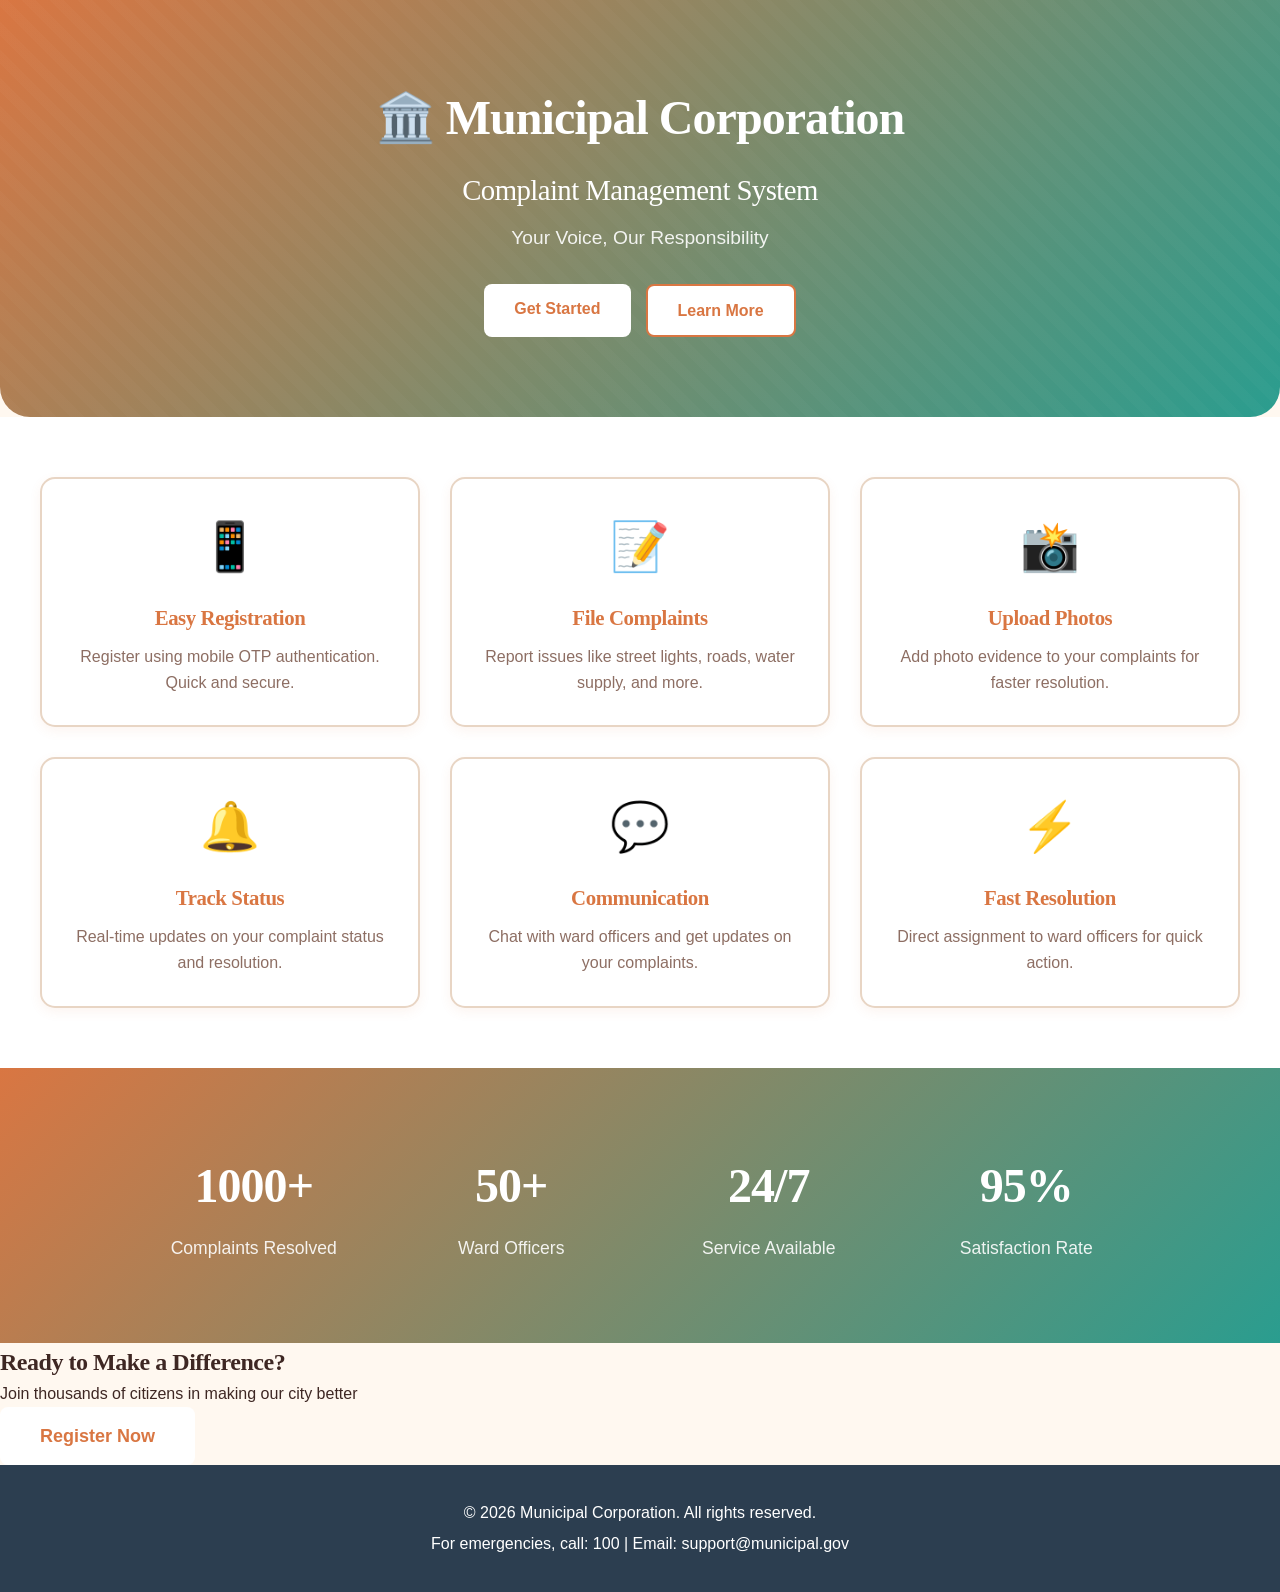
==== src/main/resources/static/index.html @ 9b00e2b2 "first commit" ====
<!DOCTYPE html>
<html lang="en">
<head>
    <meta charset="UTF-8">
    <meta name="viewport" content="width=device-width, initial-scale=1.0">
    <title>Municipal Corporation - Complaint Management</title>
    <link rel="stylesheet" href="css/styles.css">
</head>
<body>
    <div class="container">
        <header class="hero">
            <div class="hero-content">
                <h1>🏛️ Municipal Corporation</h1>
                <h2>Complaint Management System</h2>
                <p class="tagline">Your Voice, Our Responsibility</p>
                <div class="hero-actions">
                    <a href="login.html" class="btn btn-primary">Get Started</a>
                    <a href="#features" class="btn btn-secondary">Learn More</a>
                </div>
            </div>
        </header>

        <section id="features" class="features">
            <div class="feature-grid">
                <div class="feature-card">
                    <div class="feature-icon">📱</div>
                    <h3>Easy Registration</h3>
                    <p>Register using mobile OTP authentication. Quick and secure.</p>
                </div>
                <div class="feature-card">
                    <div class="feature-icon">📝</div>
                    <h3>File Complaints</h3>
                    <p>Report issues like street lights, roads, water supply, and more.</p>
                </div>
                <div class="feature-card">
                    <div class="feature-icon">📸</div>
                    <h3>Upload Photos</h3>
                    <p>Add photo evidence to your complaints for faster resolution.</p>
                </div>
                <div class="feature-card">
                    <div class="feature-icon">🔔</div>
                    <h3>Track Status</h3>
                    <p>Real-time updates on your complaint status and resolution.</p>
                </div>
                <div class="feature-card">
                    <div class="feature-icon">💬</div>
                    <h3>Communication</h3>
                    <p>Chat with ward officers and get updates on your complaints.</p>
                </div>
                <div class="feature-card">
                    <div class="feature-icon">⚡</div>
                    <h3>Fast Resolution</h3>
                    <p>Direct assignment to ward officers for quick action.</p>
                </div>
            </div>
        </section>

        <section class="stats">
            <div class="stats-grid">
                <div class="stat-card">
                    <h3 class="stat-number">1000+</h3>
                    <p>Complaints Resolved</p>
                </div>
                <div class="stat-card">
                    <h3 class="stat-number">50+</h3>
                    <p>Ward Officers</p>
                </div>
                <div class="stat-card">
                    <h3 class="stat-number">24/7</h3>
                    <p>Service Available</p>
                </div>
                <div class="stat-card">
                    <h3 class="stat-number">95%</h3>
                    <p>Satisfaction Rate</p>
                </div>
            </div>
        </section>

        <section class="ct">
            <h2>Ready to Make a Difference?</h2>
            <p>Join thousands of citizens in making our city better</p>
            <a href="login.html" class="btn btn-primary btn-large">Register Now</a>
        </section>

        <footer>
            <p>&copy; 2026 Municipal Corporation. All rights reserved.</p>
            <p>For emergencies, call: 100 | Email: support@municipal.gov</p>
        </footer>
    </div>
</body>
</html>
---- src/main/resources/static/css/styles.css ----
/* Global Variables - Rajasthan Inspired Theme */
:root {
    --primary-color: #D97642;        /* Warm terracotta/saffron */
    --secondary-color: #2A9D8F;      /* Teal/turquoise */
    --accent-color: #C9A961;         /* Golden ochre */
    --success-color: #2E7D32;        /* Warm green */
    --danger-color: #C62828;         /* Warm red */
    --warning-color: #F57C00;        /* Warm orange */
    --info-color: #0277BD;           /* Warm blue */
    --light-bg: #FFF8F0;             /* Warm ivory/cream */
    --border-color: #E8D5C4;         /* Warm beige */
    --text-color: #3E2723;           /* Warm dark brown */
    --text-muted: #8D6E63;           /* Warm brown */
    --card-shadow: 0 4px 12px rgba(217, 118, 66, 0.08);
    --hover-shadow: 0 8px 24px rgba(217, 118, 66, 0.12);
}

/* Reset & Base Styles */
* {
    margin: 0;
    padding: 0;
    box-sizing: border-box;
}

body {
    font-family: 'Segoe UI', 'Inter', -apple-system, BlinkMacSystemFont, sans-serif;
    line-height: 1.6;
    color: var(--text-color);
    background: var(--light-bg);
}

h1, h2, h3, h4, h5, h6 {
    font-family: 'Georgia', 'Merriweather', serif;
    font-weight: 600;
    letter-spacing: -0.02em;
}

/* Container */
.container {
    max-width: 1400px;
    margin: 0 auto;
}

/* Hero Section - Rajasthan Inspired */
.hero {
    background: linear-gradient(135deg, var(--primary-color) 0%, var(--secondary-color) 100%);
    color: white;
    padding: 80px 20px;
    text-align: center;
    border-radius: 0 0 30px 30px;
    position: relative;
    overflow: hidden;
}

.hero::before {
    content: '';
    position: absolute;
    top: 0;
    left: 0;
    right: 0;
    bottom: 0;
    background: repeating-linear-gradient(
        45deg,
        transparent,
        transparent 10px,
        rgba(255, 255, 255, 0.02) 10px,
        rgba(255, 255, 255, 0.02) 20px
    );
    pointer-events: none;
}

.hero-content {
    position: relative;
    z-index: 1;
}

.hero-content h1 {
    font-size: 3em;
    margin-bottom: 10px;
}

.hero-content h2 {
    font-size: 1.8em;
    font-weight: 300;
    margin-bottom: 10px;
}

.tagline {
    font-size: 1.2em;
    margin-bottom: 30px;
    opacity: 0.9;
}

.hero-actions {
    display: flex;
    gap: 15px;
    justify-content: center;
    flex-wrap: wrap;
}

/* Buttons */
.btn {
    display: inline-block;
    padding: 12px 30px;
    border-radius: 8px;
    text-decoration: none;
    font-weight: 600;
    transition: all 0.3s;
    border: none;
    cursor: pointer;
    font-size: 16px;
}

.btn-primary {
    background: white;
    color: var(--primary-color);
}

.btn-primary:hover {
    transform: translateY(-2px);
    box-shadow: 0 5px 15px rgba(0, 0, 0, 0.2);
}

/* Enhanced Add News Button - Rajasthan Style */
.btn-add-news {
    padding: 14px 35px !important;
    font-size: 1.1em !important;
    background: linear-gradient(135deg, var(--primary-color) 0%, var(--accent-color) 100%) !important;
    color: white !important;
    border: none !important;
    box-shadow: 0 4px 12px rgba(217, 118, 66, 0.3);
    transition: all 0.3s ease;
    display: inline-flex !important;
    align-items: center;
    gap: 8px;
    border-radius: 10px;
}

.btn-add-news:hover {
    transform: translateY(-3px) scale(1.05);
    box-shadow: 0 8px 20px rgba(217, 118, 66, 0.4);
    background: linear-gradient(135deg, var(--accent-color) 0%, var(--primary-color) 100%) !important;
}

.btn-add-news:active {
    transform: translateY(-1px);
}

.btn-secondary {
    background: white;
    color: var(--primary-color);
    border: 2px solid var(--primary-color);
}

.btn-secondary:hover {
    background: var(--primary-color);
    color: white;
}

.btn-block {
    width: 100%;
}

.btn-large {
    padding: 15px 40px;
    font-size: 18px;
}

.btn-sm {
    padding: 8px 16px;
    font-size: 14px;
}

/* Features Section */
.features {
    padding: 60px 20px;
    background: white;
}

.feature-grid {
    display: grid;
    grid-template-columns: repeat(auto-fit, minmax(300px, 1fr));
    gap: 30px;
    max-width: 1200px;
    margin: 0 auto;
}

.feature-card {
    background: white;
    padding: 30px;
    border-radius: 15px;
    text-align: center;
    transition: transform 0.3s, box-shadow 0.3s;
    border: 2px solid var(--border-color);
    box-shadow: var(--card-shadow);
}

.feature-card:hover {
    transform: translateY(-5px);
    box-shadow: var(--hover-shadow);
    border-color: var(--accent-color);
}

.feature-icon {
    font-size: 3em;
    margin-bottom: 15px;
}

.feature-card h3 {
    color: var(--primary-color);
    margin-bottom: 10px;
    font-size: 1.3em;
}

.feature-card p {
    color: var(--text-muted);
    line-height: 1.6;
}

/* Stats Section */
.stats {
    padding: 60px 20px;
    background: linear-gradient(135deg, var(--primary-color) 0%, var(--secondary-color) 100%);
    color: white;
}

.stats-grid {
    display: grid;
    grid-template-columns: repeat(auto-fit, minmax(200px, 1fr));
    gap: 30px;
    max-width: 1000px;
    margin: 0 auto;
    text-align: center;
}

.stat-card {
    padding: 20px;
}

.stat-number {
    font-size: 3em;
    font-weight: bold;
    margin-bottom: 10px;
}

.stat-card p {
    font-size: 1.1em;
    opacity: 0.9;
}

/* CTA Section */
.cta {
    padding: 80px 20px;
    text-align: center;
    background: white;
}

.cta h2 {
    font-size: 2.5em;
    color: var(--primary-color);
    margin-bottom: 10px;
}

.cta p {
    font-size: 1.2em;
    color: var(--text-muted);
    margin-bottom: 30px;
}

/* Footer */
footer {
    background: #2c3e50;
    color: white;
    text-align: center;
    padding: 30px 20px;
}

footer p {
    margin: 5px 0;
}

/* Auth Container */
.auth-container {
    min-height: 100vh;
    display: flex;
    align-items: center;
    justify-content: center;
    background: linear-gradient(135deg, var(--primary-color) 0%, var(--secondary-color) 100%);
    padding: 20px;
}

.auth-box {
    background: white;
    border-radius: 20px;
    padding: 40px;
    box-shadow: 0 20px 60px rgba(0, 0, 0, 0.3);
    max-width: 500px;
    width: 100%;
}

.auth-header {
    text-align: center;
    margin-bottom: 30px;
}

.auth-header h1 {
    color: var(--primary-color);
    font-size: 2.5em;
    margin-bottom: 5px;
}

.auth-header p {
    color: var(--text-muted);
}

.auth-step {
    display: none;
}

.auth-step.active {
    display: block;
}

.auth-step h2 {
    color: var(--primary-color);
    margin-bottom: 20px;
    font-size: 1.5em;
}

.info-text {
    color: var(--text-muted);
    margin-bottom: 20px;
    text-align: center;
}

.auth-footer {
    text-align: center;
    margin-top: 20px;
}

.auth-footer a {
    color: var(--primary-color);
    text-decoration: none;
}

/* Form Styles */
.form-group {
    margin-bottom: 20px;
}

.form-group label {
    display: block;
    margin-bottom: 8px;
    font-weight: 600;
    color: var(--text-color);
}

.form-group input,
.form-group select,
.form-group textarea {
    width: 100%;
    padding: 12px 15px;
    border-radius: 8px;
    border: 2px solid var(--border-color);
    font-size: 16px;
    transition: border-color 0.3s;
}

.form-group input:focus,
.form-group select:focus,
.form-group textarea:focus {
    outline: none;
    border-color: var(--primary-color);
}

.form-group small {
    display: block;
    margin-top: 5px;
    color: var(--text-muted);
    font-size: 14px;
}

.form-row {
    display: grid;
    grid-template-columns: repeat(auto-fit, minmax(200px, 1fr));
    gap: 20px;
}

/* Navbar */
.navbar {
    background: linear-gradient(135deg, var(--primary-color) 0%, var(--secondary-color) 100%);
    color: white;
    padding: 15px 0;
    box-shadow: 0 2px 10px rgba(0, 0, 0, 0.1);
}

.nav-container {
    max-width: 1400px;
    margin: 0 auto;
    padding: 0 20px;
    display: flex;
    justify-content: space-between;
    align-items: center;
}

.nav-brand h2 {
    margin: 0;
}

.nav-menu {
    display: flex;
    align-items: center;
    gap: 15px;
}

.user-name {
    font-weight: 600;
}

/* Dashboard Layout */
.dashboard-container {
    display: flex;
    min-height: calc(100vh - 60px);
}

.sidebar {
    width: 250px;
    background: white;
    box-shadow: 2px 0 10px rgba(0, 0, 0, 0.05);
    padding: 20px 0;
}

.sidebar-menu {
    list-style: none;
}

.sidebar-menu li {
    margin: 5px 0;
}

.sidebar-menu li a {
    display: block;
    padding: 15px 25px;
    color: var(--text-color);
    text-decoration: none;
    transition: all 0.3s;
    border-left: 4px solid transparent;
}

.sidebar-menu li a:hover,
.sidebar-menu li.active a {
    background: var(--light-bg);
    border-left-color: var(--primary-color);
    color: var(--primary-color);
}

/* Role-based visibility classes */
.hidden-for-leader {
    display: none !important;
}

.visible-for-citizen {
    display: list-item !important;
}

.main-content {
    flex: 1;
    padding: 30px;
    background: var(--light-bg);
}

/* Dashboard Header */
.dashboard-header {
    display: flex;
    justify-content: space-between;
    align-items: center;
    margin-bottom: 30px;
}

.dashboard-header h1 {
    color: var(--primary-color);
}

/* Stats Row */
.stats-row {
    display: grid;
    grid-template-columns: repeat(auto-fit, minmax(200px, 1fr));
    gap: 20px;
    margin-bottom: 30px;
}

.stat-box {
    background: white;
    padding: 25px;
    border-radius: 12px;
    box-shadow: var(--card-shadow);
    display: flex;
    align-items: center;
    gap: 15px;
    border: 2px solid var(--border-color);
    transition: all 0.3s ease;
}

.stat-box:hover {
    box-shadow: var(--hover-shadow);
    border-color: var(--accent-color);
}

.stat-icon {
    font-size: 2.5em;
    width: 60px;
    height: 60px;
    display: flex;
    align-items: center;
    justify-content: center;
    border-radius: 12px;
}

.stat-icon.open { background: #e3f2fd; }
.stat-icon.progress { background: #fff3cd; }
.stat-icon.resolved { background: #d4edda; }
.stat-icon.total { background: #f8f9fa; }

.stat-content h3 {
    font-size: 2em;
    margin-bottom: 5px;
}

.stat-content p {
    color: var(--text-muted);
    font-size: 0.9em;
}

/* Section */
.section {
    background: white;
    padding: 25px;
    border-radius: 12px;
    box-shadow: var(--card-shadow);
    margin-bottom: 20px;
    border: 2px solid var(--border-color);
    transition: all 0.3s ease;
}

.section:hover {
    box-shadow: var(--hover-shadow);
}

.section-header {
    display: flex;
    justify-content: space-between;
    align-items: center;
    margin-bottom: 20px;
}

.section-header h2 {
    color: var(--primary-color);
}

/* Tickets Container */
.tickets-container {
    display: grid;
    gap: 15px;
}

.ticket-card {
    background: white;
    padding: 20px;
    border-radius: 10px;
    border-left: 4px solid var(--primary-color);
    border: 2px solid var(--border-color);
    border-left: 4px solid var(--primary-color);
    cursor: pointer;
    transition: all 0.3s;
    box-shadow: var(--card-shadow);
}

.ticket-card:hover {
    transform: translateX(5px);
    box-shadow: var(--hover-shadow);
    border-color: var(--accent-color);
    border-left-color: var(--primary-color);
}

.ticket-header {
    display: flex;
    justify-content: space-between;
    align-items: start;
    margin-bottom: 10px;
}

.ticket-id {
    font-weight: bold;
    color: var(--primary-color);
}

.ticket-status {
    padding: 4px 12px;
    border-radius: 20px;
    font-size: 0.85em;
    font-weight: 600;
}

.ticket-status.OPEN { background: #e3f2fd; color: #1976d2; }
.ticket-status.IN_PROGRESS { background: #fff3cd; color: #856404; }
.ticket-status.RESOLVED { background: #d4edda; color: #155724; }
.ticket-status.CLOSED { background: #d6d8db; color: #383d41; }

.ticket-title {
    font-size: 1.1em;
    font-weight: 600;
    margin-bottom: 8px;
}

.ticket-meta {
    display: flex;
    gap: 15px;
    color: var(--text-muted);
    font-size: 0.9em;
}

/* File Upload */
.file-upload-area {
    border: 2px dashed var(--border-color);
    border-radius: 10px;
    padding: 30px;
    text-align: center;
    cursor: pointer;
    transition: all 0.3s;
}

.file-upload-area:hover {
    border-color: var(--primary-color);
    background: var(--light-bg);
}

.upload-icon {
    font-size: 3em;
    margin-bottom: 10px;
}

.preview-container {
    display: grid;
    grid-template-columns: repeat(auto-fill, minmax(150px, 1fr));
    gap: 15px;
    margin-top: 20px;
}

.preview-item {
    position: relative;
    border-radius: 10px;
    overflow: hidden;
}

.preview-item img {
    width: 100%;
    height: 150px;
    object-fit: cover;
}

.preview-remove {
    position: absolute;
    top: 5px;
    right: 5px;
    background: var(--danger-color);
    color: white;
    border: none;
    border-radius: 50%;
    width: 25px;
    height: 25px;
    cursor: pointer;
}

/* Alerts */
#alertContainer {
    position: fixed;
    top: 20px;
    right: 20px;
    z-index: 9999;
    max-width: 400px;
}

.alert {
    padding: 15px 20px;
    border-radius: 8px;
    margin-bottom: 10px;
    box-shadow: 0 3px 10px rgba(0, 0, 0, 0.2);
    animation: slideIn 0.3s;
}

@keyframes slideIn {
    from {
        transform: translateX(400px);
        opacity: 0;
    }
    to {
        transform: translateX(0);
        opacity: 1;
    }
}

.alert-success {
    background: var(--success-color);
    color: white;
}

.alert-error {
    background: var(--danger-color);
    color: white;
}

.alert-info {
    background: var(--info-color);
    color: white;
}

/* Loading */
.loading {
    text-align: center;
    padding: 40px;
    color: var(--text-muted);
}

/* Comments Section */
.comments-section {
    background: white;
    padding: 25px;
    border-radius: 12px;
    margin-top: 20px;
}

.comments-container {
    margin: 20px 0;
}

.comment-item {
    background: var(--light-bg);
    padding: 15px;
    border-radius: 8px;
    margin-bottom: 15px;
}

.comment-header {
    display: flex;
    justify-content: space-between;
    margin-bottom: 10px;
}

.comment-author {
    font-weight: 600;
    color: var(--primary-color);
}

.comment-date {
    color: var(--text-muted);
    font-size: 0.9em;
}

.add-comment-form {
    margin-top: 20px;
}

.add-comment-form textarea {
    width: 100%;
    padding: 12px;
    border: 2px solid var(--border-color);
    border-radius: 8px;
    margin-bottom: 10px;
    font-family: inherit;
}

/* Responsive */
@media (max-width: 768px) {
    .dashboard-container {
        flex-direction: column;
    }
    
    .sidebar {
        width: 100%;
    }
    
    .hero-content h1 {
        font-size: 2em;
    }
    
    .dashboard-header {
        flex-direction: column;
        align-items: flex-start;
        gap: 15px;
    }
}

.char-count {
    float: right;
    font-size: 0.85em;
}

.form-actions {
    display: flex;
    gap: 15px;
    justify-content: flex-end;
    margin-top: 30px;
}
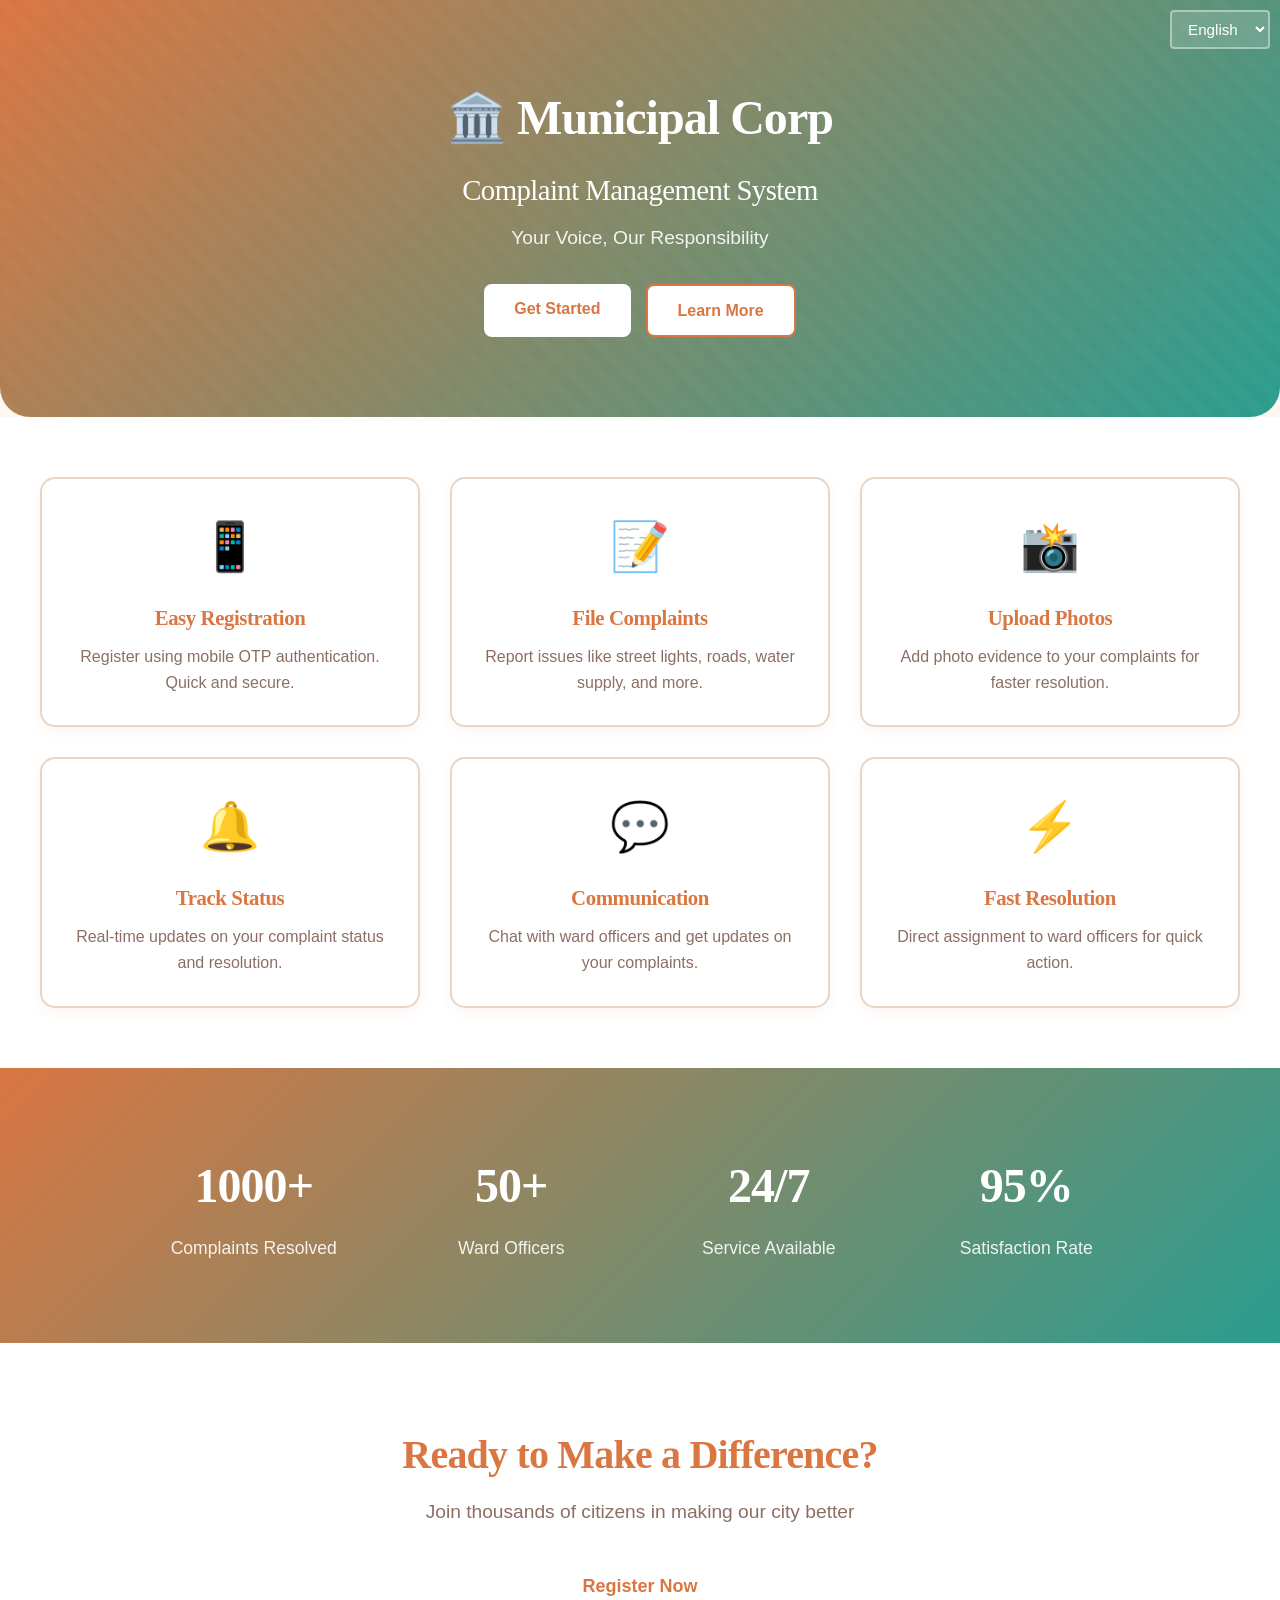
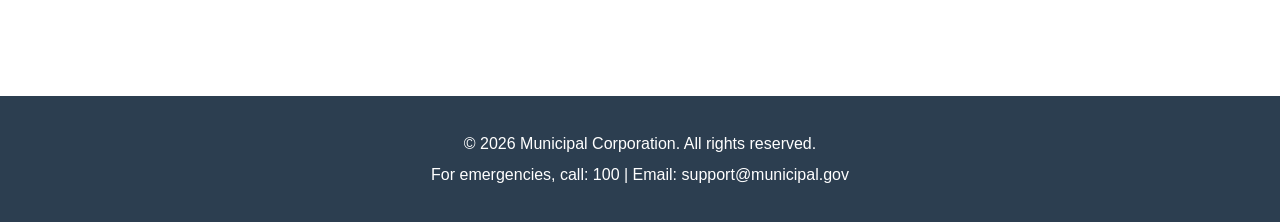
==== commit 1cfa7ee2: "bug fixes, added hindi language support, optimised UI for mobile phone and tablets" ====
--- a/src/main/resources/static/index.html
+++ b/src/main/resources/static/index.html
@@ -5,52 +5,54 @@
     <meta name="viewport" content="width=device-width, initial-scale=1.0">
     <title>Municipal Corporation - Complaint Management</title>
     <link rel="stylesheet" href="css/styles.css">
+    <script src="js/lang.js"></script>
 </head>
 <body>
     <div class="container">
         <header class="hero">
             <div class="hero-content">
-                <h1>🏛️ Municipal Corporation</h1>
-                <h2>Complaint Management System</h2>
-                <p class="tagline">Your Voice, Our Responsibility</p>
+                <h1>🏛️ Municipal Corp</h1>
+                <h2 data-i18n="home.subtitle">Complaint Management System</h2>
+                <p class="tagline" data-i18n="home.tagline">Your Voice, Our Responsibility</p>
                 <div class="hero-actions">
-                    <a href="login.html" class="btn btn-primary">Get Started</a>
-                    <a href="#features" class="btn btn-secondary">Learn More</a>
+                    <a href="login.html" class="btn btn-primary" data-i18n="home.getStarted">Get Started</a>
+                    <a href="#features" class="btn btn-secondary" data-i18n="home.learnMore">Learn More</a>
                 </div>
             </div>
+            <div id="languageToggle" style="position: absolute; top: 10px; right: 10px; z-index: 1000;"></div>
         </header>
 
         <section id="features" class="features">
             <div class="feature-grid">
                 <div class="feature-card">
                     <div class="feature-icon">📱</div>
-                    <h3>Easy Registration</h3>
-                    <p>Register using mobile OTP authentication. Quick and secure.</p>
+                    <h3 data-i18n="home.featureEasyRegistration">Easy Registration</h3>
+                    <p data-i18n="home.featureEasyRegDesc">Register using mobile OTP authentication. Quick and secure.</p>
                 </div>
                 <div class="feature-card">
                     <div class="feature-icon">📝</div>
-                    <h3>File Complaints</h3>
-                    <p>Report issues like street lights, roads, water supply, and more.</p>
+                    <h3 data-i18n="home.featureFileComplaints">File Complaints</h3>
+                    <p data-i18n="home.featureFileCompDesc">Report issues like street lights, roads, water supply, and more.</p>
                 </div>
                 <div class="feature-card">
                     <div class="feature-icon">📸</div>
-                    <h3>Upload Photos</h3>
-                    <p>Add photo evidence to your complaints for faster resolution.</p>
+                    <h3 data-i18n="home.featureUploadPhotos">Upload Photos</h3>
+                    <p data-i18n="home.featureUploadPhotosDesc">Add photo evidence to your complaints for faster resolution.</p>
                 </div>
                 <div class="feature-card">
                     <div class="feature-icon">🔔</div>
-                    <h3>Track Status</h3>
-                    <p>Real-time updates on your complaint status and resolution.</p>
+                    <h3 data-i18n="home.featureTrackStatus">Track Status</h3>
+                    <p data-i18n="home.featureTrackStatusDesc">Real-time updates on your complaint status and resolution.</p>
                 </div>
                 <div class="feature-card">
                     <div class="feature-icon">💬</div>
-                    <h3>Communication</h3>
-                    <p>Chat with ward officers and get updates on your complaints.</p>
+                    <h3 data-i18n="home.featureCommunication">Communication</h3>
+                    <p data-i18n="home.featureCommunicationDesc">Chat with ward officers and get updates on your complaints.</p>
                 </div>
                 <div class="feature-card">
                     <div class="feature-icon">⚡</div>
-                    <h3>Fast Resolution</h3>
-                    <p>Direct assignment to ward officers for quick action.</p>
+                    <h3 data-i18n="home.featureFastResolution">Fast Resolution</h3>
+                    <p data-i18n="home.featureFastResDesc">Direct assignment to ward officers for quick action.</p>
                 </div>
             </div>
         </section>
@@ -59,33 +61,42 @@
             <div class="stats-grid">
                 <div class="stat-card">
                     <h3 class="stat-number">1000+</h3>
-                    <p>Complaints Resolved</p>
+                    <p data-i18n="home.statsResolved">Complaints Resolved</p>
                 </div>
                 <div class="stat-card">
                     <h3 class="stat-number">50+</h3>
-                    <p>Ward Officers</p>
+                    <p data-i18n="home.statsOfficers">Ward Officers</p>
                 </div>
                 <div class="stat-card">
                     <h3 class="stat-number">24/7</h3>
-                    <p>Service Available</p>
+                    <p data-i18n="home.statsAvailable">Service Available</p>
                 </div>
                 <div class="stat-card">
                     <h3 class="stat-number">95%</h3>
-                    <p>Satisfaction Rate</p>
+                    <p data-i18n="home.statsSatisfaction">Satisfaction Rate</p>
                 </div>
             </div>
         </section>
 
-        <section class="ct">
-            <h2>Ready to Make a Difference?</h2>
-            <p>Join thousands of citizens in making our city better</p>
-            <a href="login.html" class="btn btn-primary btn-large">Register Now</a>
+        <section class="cta">
+            <h2 data-i18n="home.ctaTitle">Ready to Make a Difference?</h2>
+            <p data-i18n="home.ctaSubtitle">Join thousands of citizens in making our city better</p>
+            <a href="login.html" class="btn btn-primary btn-large" data-i18n="home.ctaButton">Register Now</a>
         </section>
 
         <footer>
-            <p>&copy; 2026 Municipal Corporation. All rights reserved.</p>
-            <p>For emergencies, call: 100 | Email: support@municipal.gov</p>
+            <p data-i18n="home.footerCopyright">&copy; 2026 Municipal Corporation. All rights reserved.</p>
+            <p data-i18n="home.footerEmergency">For emergencies, call: 100 | Email: support@municipal.gov</p>
         </footer>
     </div>
+    
+    <script src="js/common.js"></script>
+    <script>
+        // Initialize language system on page load
+        document.addEventListener('DOMContentLoaded', () => {
+            initializeLanguageSystem();
+            applyPageTranslations();
+        });
+    </script>
 </body>
 </html>
--- a/src/main/resources/static/css/styles.css
+++ b/src/main/resources/static/css/styles.css
@@ -98,6 +98,76 @@
     flex-wrap: wrap;
 }
 
+/* Mobile-first Hero Section */
+@media (max-width: 1024px) {
+    .hero {
+        padding: 60px 15px;
+    }
+    
+    .hero-content h1 {
+        font-size: 2.2em;
+    }
+    
+    .hero-content h2 {
+        font-size: 1.4em;
+    }
+    
+    .tagline {
+        font-size: 1em;
+    }
+}
+
+@media (max-width: 768px) {
+    .hero {
+        padding: 40px 15px;
+        border-radius: 0 0 20px 20px;
+    }
+    
+    .hero-content h1 {
+        font-size: 1.8em;
+        margin-bottom: 8px;
+    }
+    
+    .hero-content h2 {
+        font-size: 1.2em;
+        margin-bottom: 12px;
+    }
+    
+    .tagline {
+        font-size: 0.95em;
+        margin-bottom: 20px;
+    }
+    
+    .hero-actions {
+        gap: 10px;
+    }
+}
+
+@media (max-width: 480px) {
+    .hero {
+        padding: 30px 12px;
+    }
+    
+    .hero-content h1 {
+        font-size: 1.5em;
+    }
+    
+    .hero-content h2 {
+        font-size: 1.05em;
+    }
+    
+    .tagline {
+        font-size: 0.9em;
+    }
+    
+    /* Position language toggle to avoid overlap on mobile */
+    #languageToggle,
+    #languageToggleTop {
+        top: 8px !important;
+        right: 8px !important;
+    }
+}
+
 /* Buttons */
 .btn {
     display: inline-block;
@@ -343,6 +413,47 @@
     text-decoration: none;
 }
 
+/* Mobile Auth Styles */
+@media (max-width: 768px) {
+    .auth-box {
+        padding: 30px 20px;
+        border-radius: 15px;
+        margin: 0 15px;
+    }
+    
+    .auth-header h1 {
+        font-size: 1.8em;
+    }
+    
+    .auth-step h2 {
+        font-size: 1.3em;
+    }
+    
+    .info-text {
+        font-size: 0.95em;
+    }
+}
+
+@media (max-width: 480px) {
+    .auth-box {
+        padding: 20px 15px;
+        border-radius: 12px;
+        margin: 0 10px;
+    }
+    
+    .auth-header h1 {
+        font-size: 1.5em;
+    }
+    
+    .auth-header {
+        margin-bottom: 20px;
+    }
+    
+    .auth-step h2 {
+        font-size: 1.1em;
+    }
+}
+
 /* Form Styles */
 .form-group {
     margin-bottom: 20px;
@@ -386,6 +497,20 @@
     gap: 20px;
 }
 
+@media (max-width: 768px) {
+    .form-row {
+        grid-template-columns: repeat(auto-fit, minmax(150px, 1fr));
+        gap: 15px;
+    }
+}
+
+@media (max-width: 480px) {
+    .form-row {
+        grid-template-columns: 1fr;
+        gap: 12px;
+    }
+}
+
 /* Navbar */
 .navbar {
     background: linear-gradient(135deg, var(--primary-color) 0%, var(--secondary-color) 100%);
@@ -401,26 +526,189 @@
     display: flex;
     justify-content: space-between;
     align-items: center;
+    flex-wrap: wrap;
+    gap: 15px;
+    width: 100%;
 }
 
 .nav-brand h2 {
     margin: 0;
+    font-size: 1.5em;
+    word-break: break-word;
+    flex-shrink: 0;
 }
 
 .nav-menu {
     display: flex;
     align-items: center;
     gap: 15px;
+    flex-wrap: wrap;
+    justify-content: flex-end;
+    flex: 1 0 auto;
+    min-width: 0;
 }
 
 .user-name {
     font-weight: 600;
+    font-size: 0.95em;
+    word-break: break-word;
+    max-width: 150px;
+    overflow: hidden;
+    text-overflow: ellipsis;
+    white-space: nowrap;
+    flex-shrink: 0;
+    min-width: auto;
+    display: inline-block;
+    height: 1.5em;
+}
+
+/* Mobile Navbar Styles */
+@media (max-width: 768px) {
+    .nav-container {
+        padding: 0 15px;
+        gap: 12px;
+    }
+    
+    .nav-brand h2 {
+        font-size: 1.2em;
+    }
+    
+    .nav-menu {
+        gap: 12px;
+        flex-wrap: wrap;
+        justify-content: flex-end;
+        width: 100%;
+    }
+    
+    .user-name {
+        font-size: 0.85em;
+        max-width: 120px;
+    }
+    
+    .btn-sm {
+        padding: 8px 12px;
+        font-size: 0.9em;
+    }
+}
+
+@media (max-width: 600px) {
+    .nav-container {
+        gap: 10px;
+        padding: 0 12px;
+    }
+    
+    .nav-menu {
+        gap: 10px;
+        flex-wrap: wrap;
+        width: 100%;
+        justify-content: flex-end;
+    }
+    
+    .user-name {
+        font-size: 0.8em;
+        max-width: 120px;
+        flex-basis: auto;
+    }
+    
+    .btn-sm {
+        padding: 6px 10px;
+        font-size: 0.85em;
+        flex-shrink: 0;
+    }
+}
+
+@media (max-width: 480px) {
+    .navbar {
+        padding: 12px 0;
+    }
+    
+    .nav-container {
+        padding: 0 12px;
+        gap: 8px;
+        flex-wrap: wrap;
+    }
+    
+    .nav-brand h2 {
+        font-size: 0.95em;
+        flex-basis: 100%;
+        flex-shrink: 0;
+    }
+    
+    .nav-menu {
+        gap: 8px;
+        flex-wrap: wrap;
+        width: 100%;
+        justify-content: flex-end;
+        align-items: center;
+    }
+    
+    .user-name {
+        font-size: 0.7em;
+        max-width: 120px;
+        flex-shrink: 0;
+        min-width: auto;
+        display: inline-block;
+    }
+    
+    .btn-sm {
+        padding: 5px 8px;
+        font-size: 0.7em;
+        flex-shrink: 0;
+        white-space: nowrap;
+    }
+}
+
+/* Hamburger Menu Button */
+#hamburger-menu-btn {
+    display: none;
+    flex-direction: column;
+    gap: 5px;
+    background: none;
+    border: none;
+    cursor: pointer;
+    padding: 8px;
+    margin-right: 10px;
+    align-items: center;
+    justify-content: center;
+}
+
+#hamburger-menu-btn span {
+    display: block;
+    width: 25px;
+    height: 3px;
+    background: white;
+    border-radius: 2px;
+    transition: all 0.3s ease;
+}
+
+/* Mobile Overlay for Sidebar */
+@media (max-width: 768px) {
+    .dashboard-container::before {
+        content: '';
+        position: fixed;
+        left: 0;
+        top: 60px;
+        width: 100%;
+        height: calc(100vh - 60px);
+        background: rgba(0, 0, 0, 0);
+        z-index: 998;
+        opacity: 0;
+        pointer-events: none;
+        transition: all 0.3s ease;
+    }
+    
+    .dashboard-container.sidebar-open::before {
+        background: rgba(0, 0, 0, 0.5);
+        opacity: 1;
+        pointer-events: all;
+    }
 }
 
 /* Dashboard Layout */
 .dashboard-container {
     display: flex;
     min-height: calc(100vh - 60px);
+    flex-wrap: wrap;
 }
 
 .sidebar {
@@ -428,6 +716,54 @@
     background: white;
     box-shadow: 2px 0 10px rgba(0, 0, 0, 0.05);
     padding: 20px 0;
+    overflow-y: auto;
+    max-height: calc(100vh - 60px);
+    flex-shrink: 0;
+    transition: all 0.3s ease;
+}
+
+@media (max-width: 1024px) {
+    .sidebar {
+        width: 220px;
+    }
+}
+
+@media (max-width: 900px) {
+    .sidebar {
+        width: 200px;
+    }
+}
+
+@media (max-width: 768px) {
+    #hamburger-menu-btn {
+        display: flex;
+    }
+    
+    .sidebar {
+        position: fixed;
+        left: 0;
+        top: 60px;
+        width: 70%;
+        max-width: 300px;
+        height: calc(100vh - 60px);
+        max-height: none;
+        z-index: 999;
+        transform: translateX(-100%);
+        box-shadow: 2px 0 15px rgba(0, 0, 0, 0.2);
+        overflow-y: auto;
+        padding: 12px 0;
+    }
+    
+    .sidebar.mobile-open {
+        transform: translateX(0);
+    }
+}
+
+@media (max-width: 480px) {
+    .sidebar {
+        width: 80%;
+        padding: 8px 0;
+    }
 }
 
 .sidebar-menu {
@@ -445,6 +781,7 @@
     text-decoration: none;
     transition: all 0.3s;
     border-left: 4px solid transparent;
+    word-break: break-word;
 }
 
 .sidebar-menu li a:hover,
@@ -467,6 +804,57 @@
     flex: 1;
     padding: 30px;
     background: var(--light-bg);
+    overflow-x: hidden;
+    min-width: 0;
+    box-sizing: border-box;
+}
+
+@media (max-width: 768px) {
+    .main-content {
+        padding: 20px;
+        width: 100%;
+    }
+}
+
+@media (max-width: 480px) {
+    .main-content {
+        padding: 15px;
+        width: 100%;
+    }
+}
+
+/* Mobile Dashboard Styles */
+@media (max-width: 768px) {
+    .dashboard-container {
+        flex-direction: column;
+    }
+    
+    .sidebar {
+        width: 100%;
+        padding: 15px 0;
+        max-height: auto;
+        box-shadow: 0 2px 10px rgba(0, 0, 0, 0.05);
+    }
+    
+    .sidebar-menu li a {
+        padding: 12px 15px;
+        font-size: 0.95em;
+    }
+    
+    .main-content {
+        padding: 20px;
+    }
+}
+
+@media (max-width: 480px) {
+    .sidebar-menu li a {
+        padding: 10px 12px;
+        font-size: 0.9em;
+    }
+    
+    .main-content {
+        padding: 15px;
+    }
 }
 
 /* Dashboard Header */
@@ -487,6 +875,20 @@
     grid-template-columns: repeat(auto-fit, minmax(200px, 1fr));
     gap: 20px;
     margin-bottom: 30px;
+}
+
+@media (max-width: 768px) {
+    .stats-row {
+        grid-template-columns: repeat(auto-fit, minmax(150px, 1fr));
+        gap: 15px;
+    }
+}
+
+@media (max-width: 480px) {
+    .stats-row {
+        grid-template-columns: 1fr;
+        gap: 12px;
+    }
 }
 
 .stat-box {
@@ -617,6 +1019,14 @@
     gap: 15px;
     color: var(--text-muted);
     font-size: 0.9em;
+    flex-wrap: wrap;
+}
+
+@media (max-width: 480px) {
+    .ticket-meta {
+        gap: 10px;
+        font-size: 0.85em;
+    }
 }
 
 /* File Upload */
@@ -644,6 +1054,20 @@
     grid-template-columns: repeat(auto-fill, minmax(150px, 1fr));
     gap: 15px;
     margin-top: 20px;
+}
+
+@media (max-width: 768px) {
+    .preview-container {
+        grid-template-columns: repeat(auto-fill, minmax(120px, 1fr));
+        gap: 12px;
+    }
+}
+
+@media (max-width: 480px) {
+    .preview-container {
+        grid-template-columns: repeat(auto-fill, minmax(100px, 1fr));
+        gap: 10px;
+    }
 }
 
 .preview-item {
@@ -678,6 +1102,20 @@
     right: 20px;
     z-index: 9999;
     max-width: 400px;
+    width: 90%;
+    max-width: min(400px, 90vw);
+    left: auto;
+    right: 20px;
+}
+
+@media (max-width: 480px) {
+    #alertContainer {
+        top: 10px;
+        right: 10px;
+        left: 10px;
+        width: auto;
+        max-width: calc(100% - 20px);
+    }
 }
 
 .alert {
@@ -798,6 +1236,60 @@
 .form-actions {
     display: flex;
     gap: 15px;
+    flex-wrap: wrap;
+    margin-top: 20px;
+}
+
+/* Mobile Form Styles */
+@media (max-width: 768px) {
+    .form-group {
+        margin-bottom: 15px;
+    }
+    
+    .form-group label {
+        margin-bottom: 6px;
+        font-size: 0.95em;
+    }
+    
+    .form-control {
+        font-size: 1em;
+        padding: 10px;
+    }
+    
+    .form-actions {
+        gap: 10px;
+        margin-top: 15px;
+    }
+    
+    .btn {
+        padding: 10px 15px;
+        font-size: 0.95em;
+        flex: 1;
+        min-width: 120px;
+    }
+}
+
+@media (max-width: 480px) {
+    .form-group label {
+        font-size: 0.9em;
+    }
+    
+    .form-control {
+        font-size: 1em;
+        padding: 9px;
+    }
+    
+    .form-actions {
+        gap: 8px;
+        flex-direction: column;
+    }
+    
+    .btn {
+        width: 100%;
+        padding: 12px 10px;
+        font-size: 0.9em;
+    }
+}
     justify-content: flex-end;
     margin-top: 30px;
 }
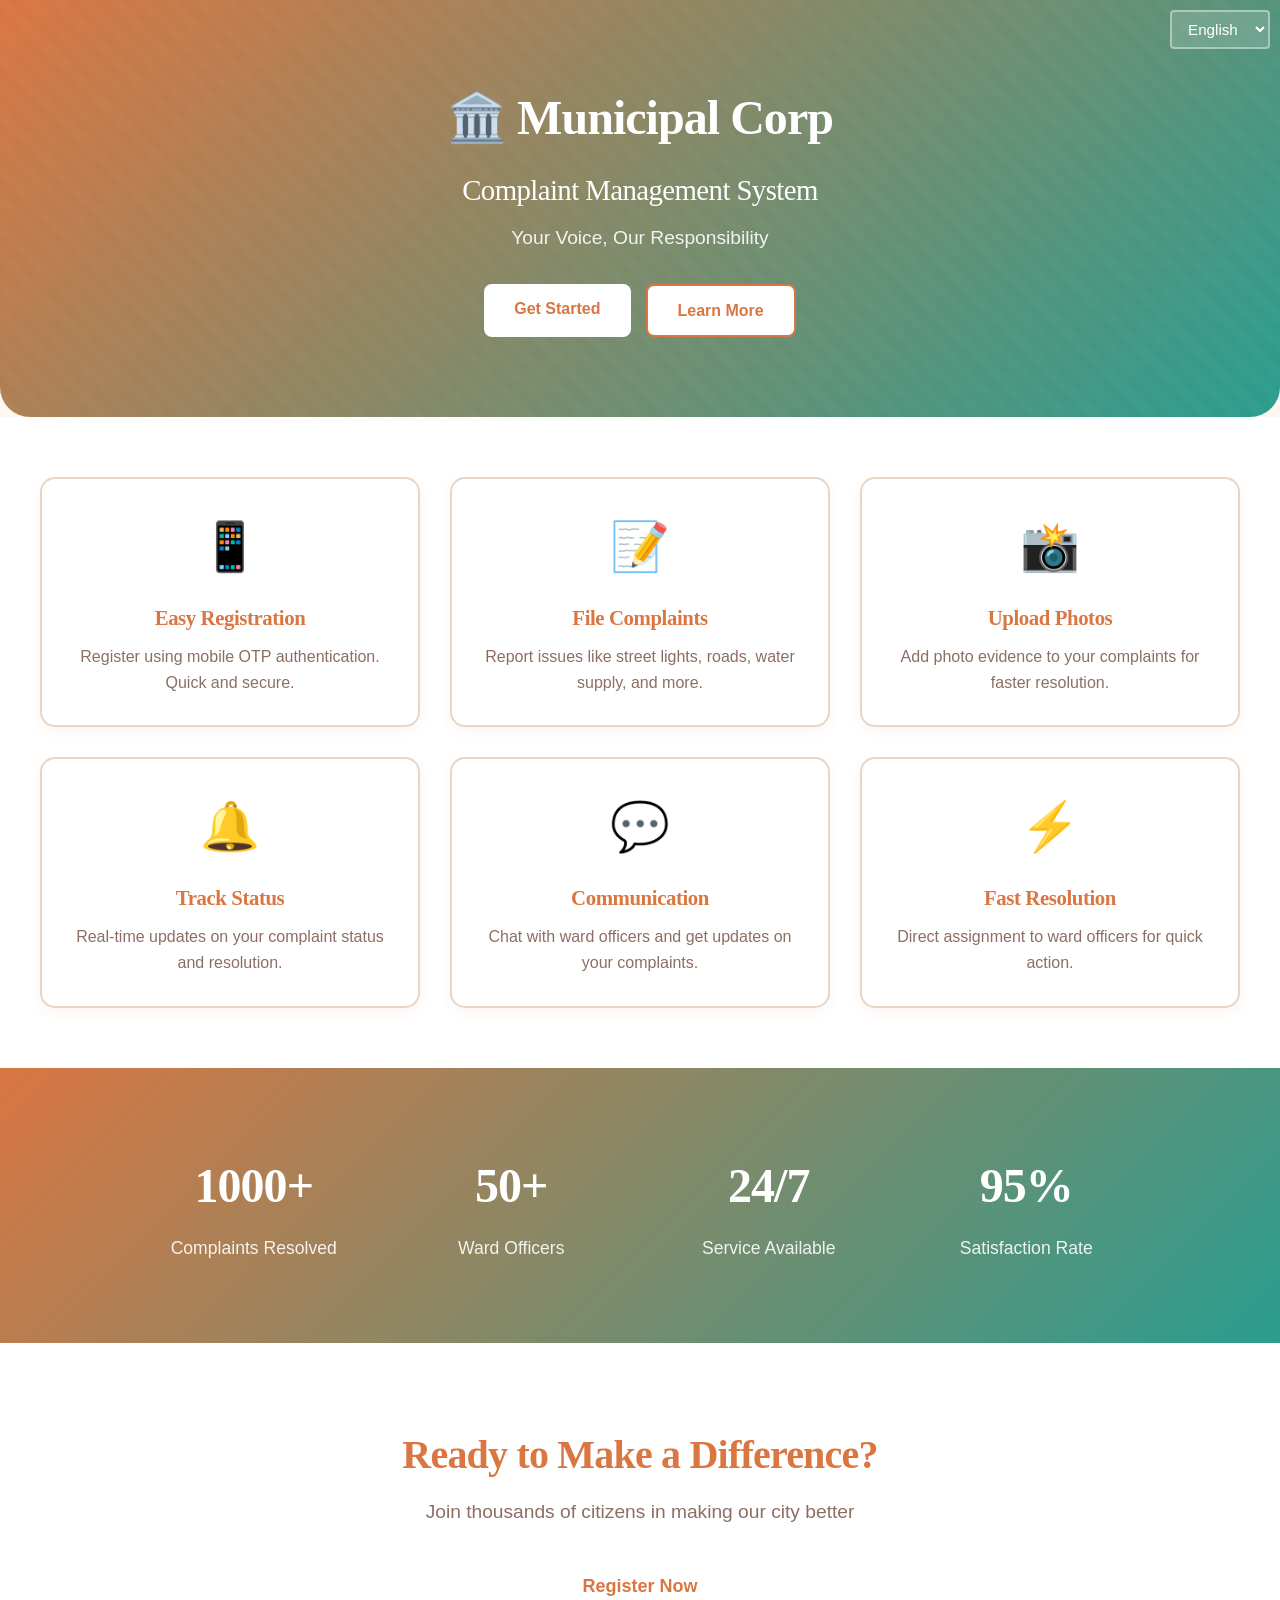
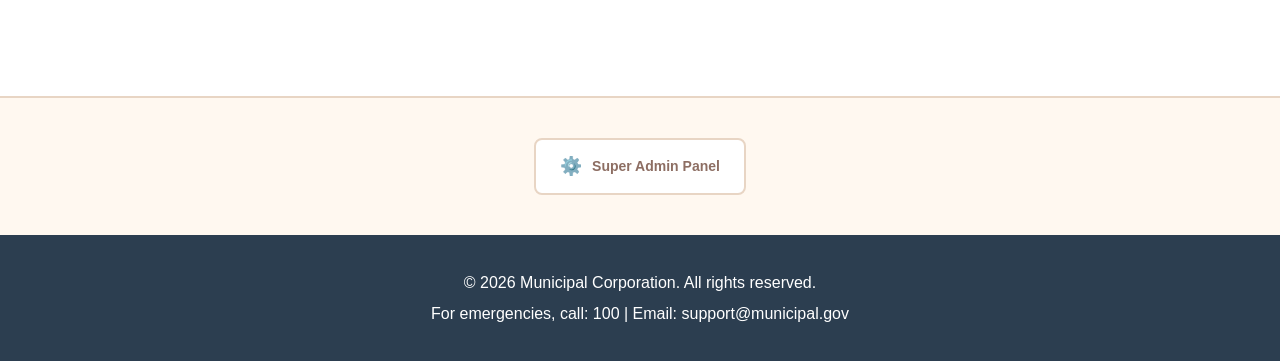
==== commit 9e3d41b8: "upgrade: bug fixes, ui enhancements and super admin panel for adding ward officers with language sup" ====
--- a/src/main/resources/static/index.html
+++ b/src/main/resources/static/index.html
@@ -84,6 +84,13 @@
             <a href="login.html" class="btn btn-primary btn-large" data-i18n="home.ctaButton">Register Now</a>
         </section>
 
+        <section class="admin-section">
+            <a href="super-admin-dashboard.html" class="admin-link">
+                <span class="admin-icon">⚙️</span>
+                <span class="admin-text">Super Admin Panel</span>
+            </a>
+        </section>
+
         <footer>
             <p data-i18n="home.footerCopyright">&copy; 2026 Municipal Corporation. All rights reserved.</p>
             <p data-i18n="home.footerEmergency">For emergencies, call: 100 | Email: support@municipal.gov</p>
--- a/src/main/resources/static/css/styles.css
+++ b/src/main/resources/static/css/styles.css
@@ -337,6 +337,44 @@
     margin-bottom: 30px;
 }
 
+/* Admin Section */
+.admin-section {
+    padding: 40px 20px;
+    text-align: center;
+    background: var(--light-bg);
+    border-top: 2px solid var(--border-color);
+}
+
+.admin-link {
+    display: inline-flex;
+    align-items: center;
+    gap: 10px;
+    padding: 12px 24px;
+    background: white;
+    color: var(--text-muted);
+    text-decoration: none;
+    border: 2px solid var(--border-color);
+    border-radius: 8px;
+    font-weight: 500;
+    font-size: 14px;
+    transition: all 0.3s ease;
+}
+
+.admin-link:hover {
+    color: var(--primary-color);
+    border-color: var(--primary-color);
+    transform: translateY(-2px);
+    box-shadow: var(--hover-shadow);
+}
+
+.admin-icon {
+    font-size: 18px;
+}
+
+.admin-text {
+    font-weight: 600;
+}
+
 /* Footer */
 footer {
     background: #2c3e50;
